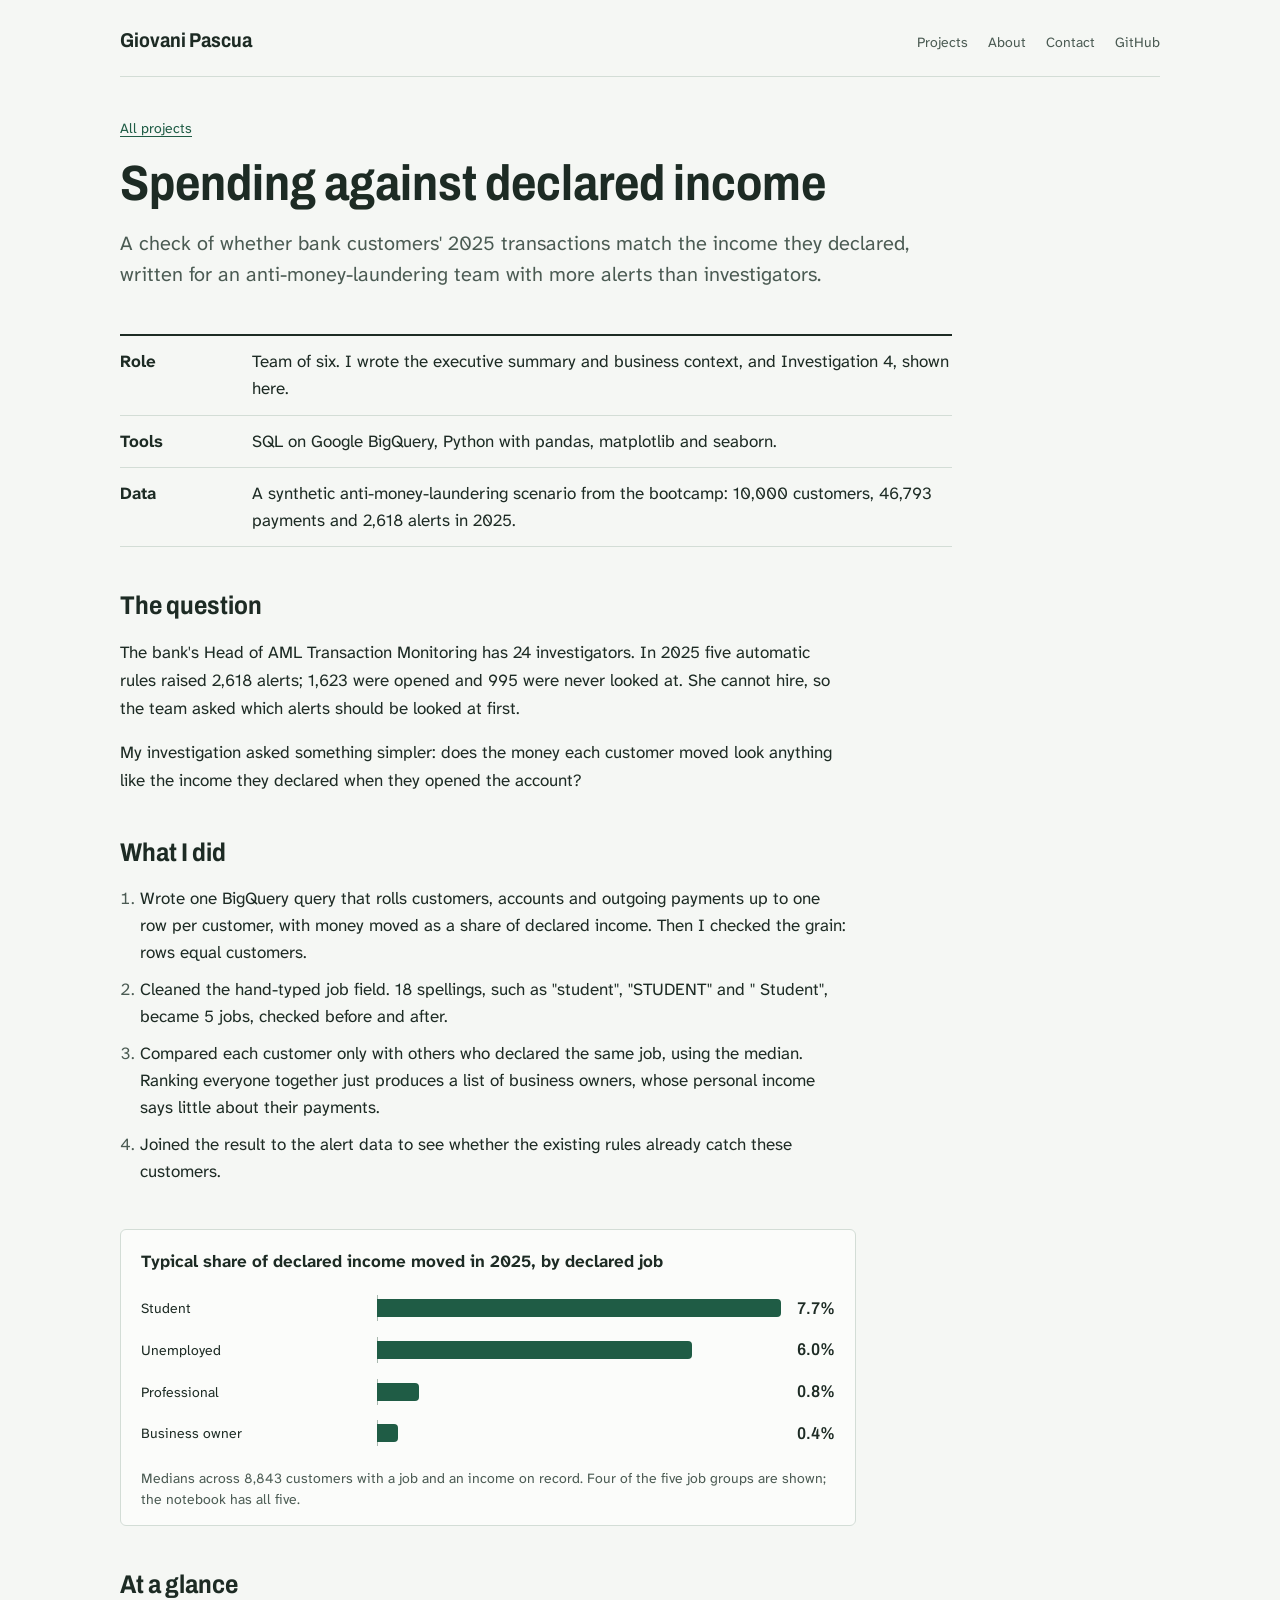
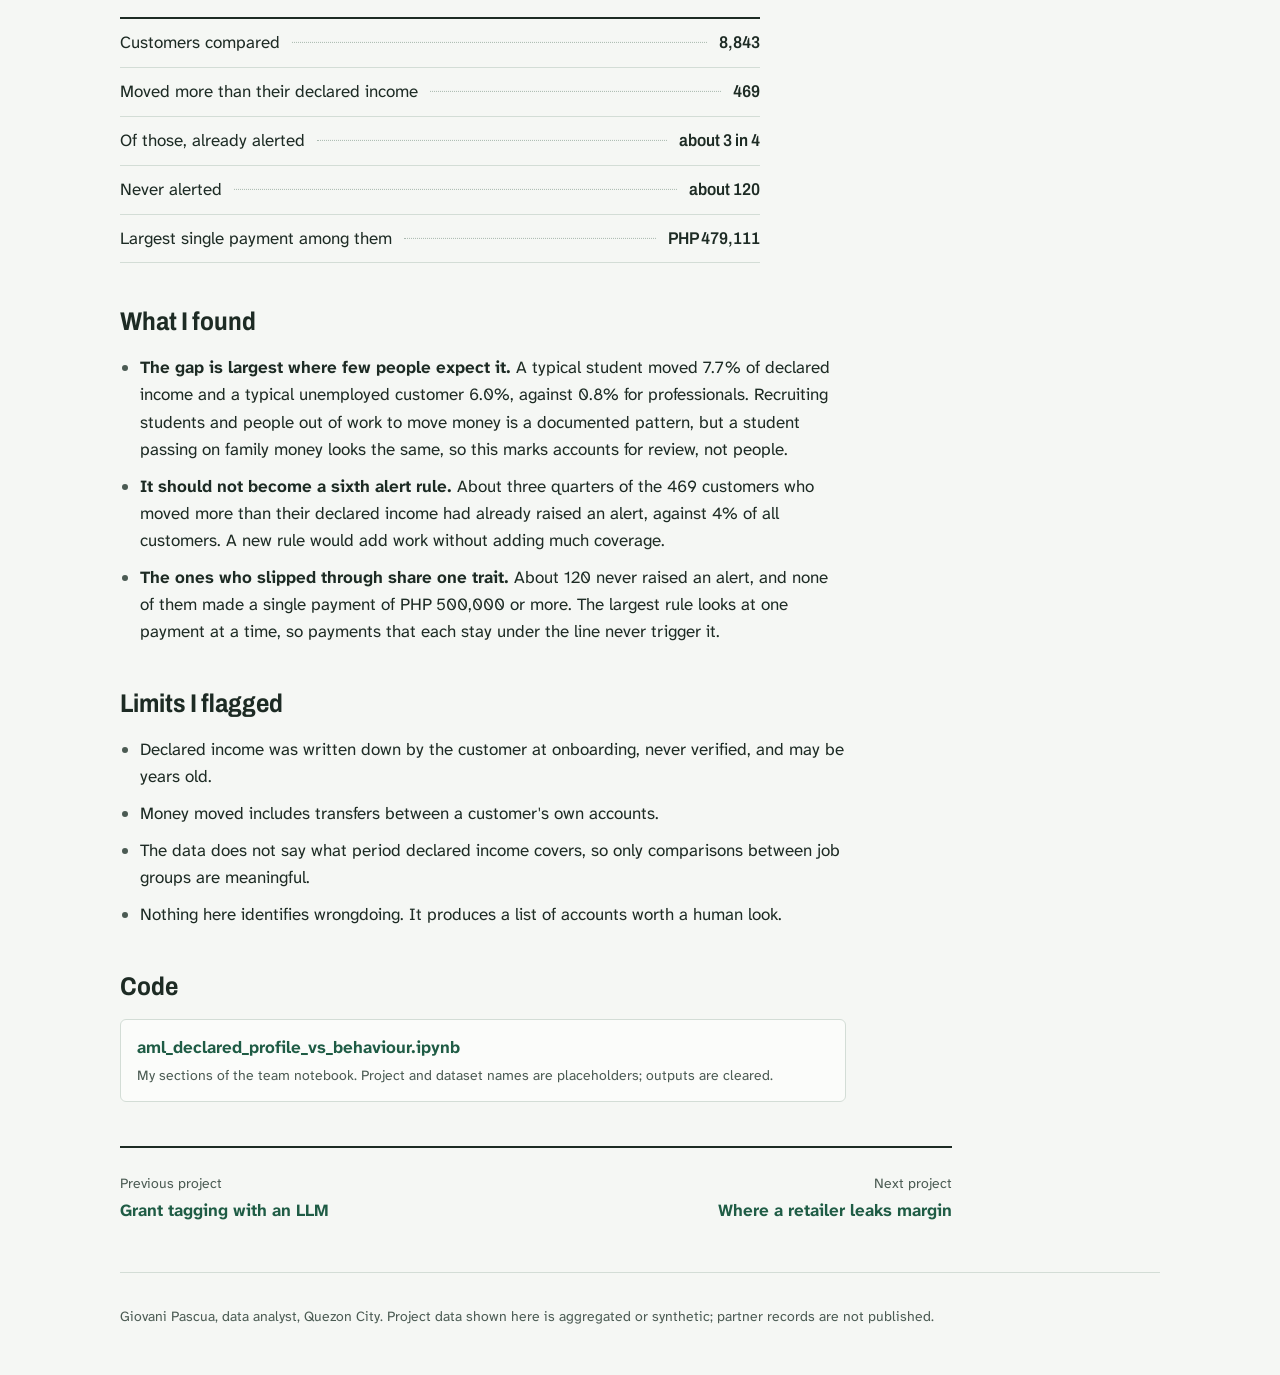
==== projects/aml-alert-triage.html @ 5e9940d8 "Add data analyst portfolio site Five case studies (capstone collections pipeline, LLM grant tagging," ====
<!doctype html>
<html lang="en">
<head>
<meta charset="utf-8">
<meta name="viewport" content="width=device-width, initial-scale=1, viewport-fit=cover">
<title>Spending against declared income | Giovani Pascua</title>
<meta name="claude:viewport-fit-sides" content="cover">
<meta name="description" content="A check of whether bank customers' 2025 transactions match the income they declared, written for an anti-money-laundering team with more alerts than investigators.">
<link rel="preconnect" href="https://fonts.googleapis.com">
<link rel="preconnect" href="https://fonts.gstatic.com" crossorigin>
<link rel="stylesheet" href="https://fonts.googleapis.com/css2?family=Archivo:wdth,wght@62..125,400..800&family=Atkinson+Hyperlegible+Next:ital,wght@0,400..800;1,400&display=swap">
<link rel="icon" href="../assets/favicon.svg" type="image/svg+xml">
<link rel="stylesheet" href="../assets/style.css">
</head>
<body>
<a class="skip" href="#main">Skip to content</a>
<div class="wrap">
  <header class="site-head">
    <a class="site-name" href="../index.html">Giovani Pascua</a>
    <nav class="site-nav" aria-label="Site">
      <a href="../index.html#projects">Projects</a>
      <a href="../index.html#about">About</a>
      <a href="../index.html#contact">Contact</a>
      <a href="https://github.com/gigpascua25">GitHub</a>
    </nav>
  </header>
</div>
<main id="main" class="wrap">
  <article class="case">
    <header class="case-top">
      <a class="back" href="../index.html#projects">All projects</a>
      <h1>Spending against declared income</h1>
      <p class="lede">A check of whether bank customers' 2025 transactions match the income they declared, written for an anti-money-laundering team with more alerts than investigators.</p>
    </header>
    
<dl class="facts">
  <div><dt>Role</dt><dd>Team of six. I wrote the executive summary and business context, and Investigation 4, shown here.</dd></div>
  <div><dt>Tools</dt><dd>SQL on Google BigQuery, Python with pandas, matplotlib and seaborn.</dd></div>
  <div><dt>Data</dt><dd>A synthetic anti-money-laundering scenario from the bootcamp: 10,000 customers, 46,793 payments and 2,618 alerts in 2025.</dd></div>
</dl>

<section class="case-section">
  <h2>The question</h2>
  <p>The bank's Head of AML Transaction Monitoring has 24 investigators. In 2025 five automatic rules raised 2,618 alerts; 1,623 were opened and 995 were never looked at. She cannot hire, so the team asked which alerts should be looked at first.</p>
  <p>My investigation asked something simpler: does the money each customer moved look anything like the income they declared when they opened the account?</p>
</section>

<section class="case-section">
  <h2>What I did</h2>
  <ol>
    <li>Wrote one BigQuery query that rolls customers, accounts and outgoing payments up to one row per customer, with money moved as a share of declared income. Then I checked the grain: rows equal customers.</li>
    <li>Cleaned the hand-typed job field. 18 spellings, such as "student", "STUDENT" and " Student", became 5 jobs, checked before and after.</li>
    <li>Compared each customer only with others who declared the same job, using the median. Ranking everyone together just produces a list of business owners, whose personal income says little about their payments.</li>
    <li>Joined the result to the alert data to see whether the existing rules already catch these customers.</li>
  </ol>
</section>

<figure class="chart">
  <figcaption class="chart-title">Typical share of declared income moved in 2025, by declared job</figcaption>
  <div class="chart-scroll">
    <table class="bars">
      <thead class="visually-hidden"><tr><th scope="col">Category</th><th scope="col">Bar</th><th scope="col">Value</th></tr></thead>
      <tbody>
        <tr title="Student: 7.7%"><th scope="row">Student</th><td><div class="track" style="--zero:0.00%"><div class="bar pos" style="--w:100.00%"></div></div></td><td class="val">7.7%</td></tr><tr title="Unemployed: 6.0%"><th scope="row">Unemployed</th><td><div class="track" style="--zero:0.00%"><div class="bar pos" style="--w:77.92%"></div></div></td><td class="val">6.0%</td></tr><tr title="Professional: 0.8%"><th scope="row">Professional</th><td><div class="track" style="--zero:0.00%"><div class="bar pos" style="--w:10.39%"></div></div></td><td class="val">0.8%</td></tr><tr title="Business owner: 0.4%"><th scope="row">Business owner</th><td><div class="track" style="--zero:0.00%"><div class="bar pos" style="--w:5.19%"></div></div></td><td class="val">0.4%</td></tr>
      </tbody>
    </table>
  </div>
  <p class="chart-note">Medians across 8,843 customers with a job and an income on record. Four of the five job groups are shown; the notebook has all five.</p>
</figure>

<section class="case-section">
  <h2>At a glance</h2>
  <dl class="glance"><div><dt>Customers compared</dt><span class="leader" aria-hidden="true"></span><dd>8,843</dd></div><div><dt>Moved more than their declared income</dt><span class="leader" aria-hidden="true"></span><dd>469</dd></div><div><dt>Of those, already alerted</dt><span class="leader" aria-hidden="true"></span><dd>about 3 in 4</dd></div><div><dt>Never alerted</dt><span class="leader" aria-hidden="true"></span><dd>about 120</dd></div><div><dt>Largest single payment among them</dt><span class="leader" aria-hidden="true"></span><dd>PHP 479,111</dd></div></dl>
</section>

<section class="case-section">
  <h2>What I found</h2>
  <ul>
    <li><strong>The gap is largest where few people expect it.</strong> A typical student moved 7.7% of declared income and a typical unemployed customer 6.0%, against 0.8% for professionals. Recruiting students and people out of work to move money is a documented pattern, but a student passing on family money looks the same, so this marks accounts for review, not people.</li>
    <li><strong>It should not become a sixth alert rule.</strong> About three quarters of the 469 customers who moved more than their declared income had already raised an alert, against 4% of all customers. A new rule would add work without adding much coverage.</li>
    <li><strong>The ones who slipped through share one trait.</strong> About 120 never raised an alert, and none of them made a single payment of PHP 500,000 or more. The largest rule looks at one payment at a time, so payments that each stay under the line never trigger it.</li>
  </ul>
</section>

<section class="case-section">
  <h2>Limits I flagged</h2>
  <ul>
    <li>Declared income was written down by the customer at onboarding, never verified, and may be years old.</li>
    <li>Money moved includes transfers between a customer's own accounts.</li>
    <li>The data does not say what period declared income covers, so only comparisons between job groups are meaningful.</li>
    <li>Nothing here identifies wrongdoing. It produces a list of accounts worth a human look.</li>
  </ul>
</section>

<section class="case-section">
  <h2>Code</h2>
  <div class="files">
    <a class="file-link" href="https://github.com/gigpascua25/gigpascua25.github.io/blob/main/projects/aml-alert-triage/aml_declared_profile_vs_behaviour.ipynb">
      <strong>aml_declared_profile_vs_behaviour.ipynb</strong>
      <span>My sections of the team notebook. Project and dataset names are placeholders; outputs are cleared.</span>
    </a>
  </div>
</section>

    <nav class="pager" aria-label="More projects"><a href="grant-tagging-llm.html"><small>Previous project</small><span>Grant tagging with an LLM</span></a><a class="next" href="discount-margin-analysis.html"><small>Next project</small><span>Where a retailer leaks margin</span></a></nav>
  </article>
</main>
<div class="wrap">
  <footer class="site-foot">
    <p>Giovani Pascua, data analyst, Quezon City. Project data shown here is aggregated or synthetic; partner records are not published.</p>
  </footer>
</div>
</body>
</html>
---- assets/style.css ----
/* Layout: a ledger. Narrative reads down the left; the figure that ties out sits right-aligned on the same line. */
:root {
  --paper: #f5f7f4;        /* sage-tinted page */
  --sheet: #fbfcfa;        /* raised surface: charts, code links */
  --ink: #1d2b24;          /* body text */
  --ink-2: #4b5b53;        /* secondary text */
  --rule: #d3ddd6;         /* hairlines */
  --rule-strong: #a9b8af;  /* dotted leaders, baselines */
  --ledger: #1f5c45;       /* accent: links, single-series bars */
  --pos-ink: #24352c;      /* positive figures in a signed chart */
  --red-ink: #b03a2e;      /* losses and negative figures only */
  --focus: #1f5c45;

  --font-body: "Atkinson Hyperlegible Next", "Atkinson Hyperlegible", system-ui, -apple-system, "Segoe UI", sans-serif;
  --font-figure: "Archivo", "Arial Narrow", system-ui, sans-serif;

  --step--1: 0.875rem;
  --step-0: 1.0625rem;
  --step-1: 1.25rem;
  --step-2: 1.6rem;
  --step-3: clamp(2rem, 1.4rem + 2.6vw, 3.1rem);
  --figure: clamp(1.9rem, 1.5rem + 1.6vw, 2.7rem);

  --measure: 66ch;
  --page: 70rem;
}

@media (prefers-color-scheme: dark) {
  :root:not([data-theme="light"]) {
    --paper: #121a16;
    --sheet: #18221d;
    --ink: #e2eae5;
    --ink-2: #a7b6ae;
    --rule: #2b3a33;
    --rule-strong: #4a5d53;
    --ledger: #73c49e;
    --pos-ink: #dce5df;
    --red-ink: #ee8577;
    --focus: #73c49e;
    color-scheme: dark;
  }
}
:root[data-theme="dark"] {
  --paper: #121a16;
  --sheet: #18221d;
  --ink: #e2eae5;
  --ink-2: #a7b6ae;
  --rule: #2b3a33;
  --rule-strong: #4a5d53;
  --ledger: #73c49e;
  --pos-ink: #dce5df;
  --red-ink: #ee8577;
  --focus: #73c49e;
  color-scheme: dark;
}

*, *::before, *::after { box-sizing: border-box; }

html { -webkit-text-size-adjust: 100%; }

body {
  margin: 0;
  background: var(--paper);
  color: var(--ink);
  font-family: var(--font-body);
  font-size: var(--step-0);
  line-height: 1.6;
}

.wrap {
  max-width: var(--page);
  margin-inline: auto;
  padding-left: max(16px, env(safe-area-inset-left, 0px));
  padding-right: max(16px, env(safe-area-inset-right, 0px));
}
@media (min-width: 720px) {
  .wrap {
    padding-left: max(40px, env(safe-area-inset-left, 0px));
    padding-right: max(40px, env(safe-area-inset-right, 0px));
  }
}

a { color: var(--ledger); text-underline-offset: 0.18em; text-decoration-thickness: 1px; }
a:hover { text-decoration-thickness: 2px; }
:focus-visible { outline: 2px solid var(--focus); outline-offset: 3px; border-radius: 2px; }

h1, h2, h3 { text-wrap: balance; line-height: 1.2; margin: 0; }
p, ul, ol, dl, figure { margin: 0; }

.skip {
  position: absolute; left: -9999px; top: 0;
  background: var(--sheet); color: var(--ink); padding: 0.5rem 0.75rem;
}
.skip:focus { left: max(16px, env(safe-area-inset-left, 0px)); top: 0.5rem; }

/* ---------- Site header ---------- */
.site-head {
  display: flex; flex-wrap: wrap; align-items: baseline; justify-content: space-between;
  gap: 0.5rem 1.5rem;
  padding-block: 1.5rem 1.25rem;
  border-bottom: 1px solid var(--rule);
}
.site-name {
  font-family: var(--font-figure);
  font-weight: 700;
  font-stretch: 87%;
  font-size: var(--step-1);
  color: var(--ink);
  text-decoration: none;
}
.site-nav { display: flex; flex-wrap: wrap; gap: 0.25rem 1.25rem; font-size: var(--step--1); }
.site-nav a { color: var(--ink-2); text-decoration: none; }
.site-nav a:hover { color: var(--ink); text-decoration: underline; }

/* ---------- Home: thesis ---------- */
.thesis {
  padding-block: clamp(2.5rem, 6vw, 4.5rem) clamp(2rem, 5vw, 3.5rem);
  display: grid; gap: 1.25rem;
  max-width: 52rem;
}
.thesis h1 {
  font-family: var(--font-figure);
  font-weight: 700;
  font-stretch: 85%;
  font-size: var(--step-3);
  letter-spacing: -0.01em;
  line-height: 1.08;
}
.thesis p { max-width: var(--measure); color: var(--ink-2); font-size: var(--step-1); line-height: 1.55; }
.contact-line { display: flex; flex-wrap: wrap; gap: 0.25rem 1.5rem; font-size: var(--step-0); }

/* ---------- Home: the project ledger ---------- */
.ledger-section { padding-block: 1rem 3.5rem; }
.ledger-head {
  display: grid; grid-template-columns: minmax(0, 1fr) auto; gap: 2rem;
  padding-block: 0.5rem;
  border-bottom: 2px solid var(--ink);
  font-size: var(--step--1); color: var(--ink-2);
}
.ledger-head h2 { font-size: var(--step--1); font-weight: 700; color: var(--ink); }
.ledger { list-style: none; padding: 0; }
.entry {
  display: grid;
  grid-template-columns: minmax(0, 1fr) minmax(12rem, 17rem);
  gap: 0.75rem 2.5rem;
  align-items: start;
  padding-block: 1.6rem;
  border-bottom: 1px solid var(--rule);
}
.entry-text { min-width: 0; display: grid; gap: 0.45rem; max-width: 42rem; }
.entry h3 { font-size: var(--step-2); font-weight: 700; line-height: 1.2; }
.entry h3 a { color: var(--ink); text-decoration: none; }
.entry h3 a:hover { color: var(--ledger); text-decoration: underline; }
.entry-summary { color: var(--ink); }
.entry-meta { font-size: var(--step--1); color: var(--ink-2); }
.entry-figure { text-align: right; display: grid; gap: 0.3rem; justify-items: end; }
.figure {
  font-family: var(--font-figure);
  font-weight: 650;
  font-stretch: 88%;
  font-size: var(--figure);
  line-height: 1;
  font-variant-numeric: tabular-nums lining-nums;
  color: var(--ink);
  white-space: nowrap;
}
.figure.loss { color: var(--red-ink); }
.figure-note { font-size: var(--step--1); color: var(--ink-2); line-height: 1.45; max-width: 17rem; }

@media (max-width: 680px) {
  .ledger-head span { display: none; }
  .entry { grid-template-columns: minmax(0, 1fr); gap: 0.9rem; }
  .entry-figure { text-align: left; justify-items: start; }
}

/* ---------- Home: about & contact ---------- */
.two-col {
  display: grid; gap: 2rem 4rem;
  grid-template-columns: minmax(0, 1fr);
  padding-block: 3rem;
  border-top: 2px solid var(--ink);
}
@media (min-width: 900px) { .two-col { grid-template-columns: 14rem minmax(0, 1fr); } }
.two-col h2 { font-family: var(--font-figure); font-stretch: 87%; font-size: var(--step-2); }
.prose { display: grid; gap: 1rem; max-width: var(--measure); }
.prose p { line-height: 1.65; }

.skills { display: grid; gap: 0; margin-top: 0.5rem; }
.skills div {
  display: grid; grid-template-columns: minmax(0, 9rem) minmax(0, 1fr); gap: 1rem;
  padding-block: 0.7rem; border-bottom: 1px solid var(--rule);
}
.skills dt { font-weight: 700; }
.skills dd { margin: 0; color: var(--ink-2); }
@media (max-width: 480px) { .skills div { grid-template-columns: minmax(0, 1fr); gap: 0.15rem; } }

.contact-list { display: grid; gap: 0; max-width: 34rem; }
.contact-list div {
  display: flex; align-items: baseline; gap: 0.75rem;
  padding-block: 0.7rem; border-bottom: 1px solid var(--rule);
}
.contact-list dt { color: var(--ink-2); flex: none; }
.contact-list .leader { flex: 1; border-bottom: 1px dotted var(--rule-strong); transform: translateY(-0.3em); min-width: 1rem; }
.contact-list dd { margin: 0; text-align: right; overflow-wrap: anywhere; }

.site-foot {
  padding-block: 2rem 3rem;
  border-top: 1px solid var(--rule);
  font-size: var(--step--1);
  color: var(--ink-2);
}

/* ---------- Project pages ---------- */
.case { padding-block: 2.5rem 3rem; display: grid; gap: 2.75rem; }
.case-top { display: grid; gap: 1.1rem; max-width: 52rem; }
.back { font-size: var(--step--1); }
.case-top h1 {
  font-family: var(--font-figure);
  font-weight: 700;
  font-stretch: 85%;
  font-size: var(--step-3);
  line-height: 1.08;
}
.lede { font-size: var(--step-1); color: var(--ink-2); max-width: var(--measure); line-height: 1.55; }

.facts { display: grid; border-top: 2px solid var(--ink); max-width: 52rem; }
.facts div {
  display: grid; grid-template-columns: minmax(0, 7rem) minmax(0, 1fr); gap: 1.25rem;
  padding-block: 0.75rem; border-bottom: 1px solid var(--rule);
}
.facts dt { font-weight: 700; }
.facts dd { margin: 0; }
@media (max-width: 480px) { .facts div { grid-template-columns: minmax(0, 1fr); gap: 0.15rem; } }

.case-section { display: grid; gap: 1rem; max-width: var(--measure); }
.case-section h2 { font-family: var(--font-figure); font-stretch: 87%; font-size: var(--step-2); }
.case-section ul, .case-section ol { padding-left: 1.25rem; display: grid; gap: 0.6rem; }
.case-section li::marker { color: var(--ink-2); }
.case-section p { line-height: 1.65; }
.mine { border-left: 3px solid var(--ledger); padding-left: 1rem; color: var(--ink); }

/* At a glance: a statement of account with dotted leaders */
.glance { display: grid; max-width: 40rem; border-top: 2px solid var(--ink); }
.glance div { display: flex; align-items: baseline; gap: 0.75rem; padding-block: 0.65rem; border-bottom: 1px solid var(--rule); }
.glance dt { flex: 0 1 auto; min-width: 0; }
.glance .leader { flex: 1 1 1.5rem; border-bottom: 1px dotted var(--rule-strong); transform: translateY(-0.3em); }
.glance dd {
  margin: 0; flex: none; text-align: right;
  font-family: var(--font-figure); font-stretch: 90%; font-weight: 600;
  font-variant-numeric: tabular-nums lining-nums;
}
.glance dd.loss { color: var(--red-ink); }
.glance-note { font-size: var(--step--1); color: var(--ink-2); max-width: 40rem; margin-top: 0.6rem; }

/* Charts: bars in a real table, values in their own right-aligned column */
.chart {
  background: var(--sheet);
  border: 1px solid var(--rule);
  border-radius: 6px;
  padding: 1.25rem 1.25rem 1rem;
  max-width: 46rem;
  display: grid; gap: 0.9rem;
}
.chart-title { font-weight: 700; font-size: var(--step-0); line-height: 1.35; }
.chart-scroll { overflow-x: auto; }
.bars { width: 100%; border-collapse: collapse; font-size: var(--step--1); }
.bars th[scope="row"] { text-align: left; font-weight: 400; color: var(--ink); padding: 0.45rem 1rem 0.45rem 0; width: 34%; vertical-align: middle; line-height: 1.3; }
.bars td { padding: 0.45rem 0; vertical-align: middle; }
.bars td.val {
  text-align: right; padding-left: 1rem; white-space: nowrap; width: 1%;
  font-family: var(--font-figure); font-stretch: 90%; font-weight: 600; font-size: var(--step-0);
  font-variant-numeric: tabular-nums lining-nums; color: var(--ink);
}
.bars td.val.loss { color: var(--red-ink); }
.track { position: relative; height: 18px; min-width: 8rem; }
.track::before { /* the baseline */
  content: ""; position: absolute; top: -4px; bottom: -4px; left: var(--zero, 0%); width: 1px; background: var(--rule-strong);
}
.bar { position: absolute; top: 0; height: 18px; }
.bar.pos { left: var(--zero, 0%); width: var(--w); background: var(--ledger); border-radius: 0 4px 4px 0; }
.bar.pos.ink { background: var(--pos-ink); }
.bar.neg { right: calc(100% - var(--zero)); width: var(--w); background: var(--red-ink); border-radius: 4px 0 0 4px; }
.bars tr:hover .bar { filter: brightness(1.12); }
.chart-note { font-size: var(--step--1); color: var(--ink-2); line-height: 1.45; }
@media (max-width: 480px) {
  .chart { padding: 1rem 0.9rem 0.85rem; }
  .bars th[scope="row"] { width: 40%; padding-right: 0.6rem; }
}

.files { display: grid; gap: 0.75rem; max-width: var(--measure); }
.file-link {
  display: grid; gap: 0.2rem;
  padding: 0.9rem 1rem;
  background: var(--sheet); border: 1px solid var(--rule); border-radius: 6px;
  text-decoration: none; color: var(--ink);
}
.file-link strong { color: var(--ledger); }
.file-link span { font-size: var(--step--1); color: var(--ink-2); }
.file-link:hover strong { text-decoration: underline; }

.pager {
  display: flex; flex-wrap: wrap; justify-content: space-between; gap: 1rem 2rem;
  padding-top: 1.5rem; border-top: 2px solid var(--ink); max-width: 52rem;
}
.pager a { display: grid; gap: 0.15rem; text-decoration: none; max-width: 22rem; }
.pager small { color: var(--ink-2); font-size: var(--step--1); }
.pager span { font-weight: 700; }
.pager .next { text-align: right; margin-left: auto; }

@media (prefers-reduced-motion: reduce) {
  * { scroll-behavior: auto !important; transition: none !important; animation: none !important; }
}

.visually-hidden {
  position: absolute !important; width: 1px; height: 1px; padding: 0; margin: -1px;
  overflow: hidden; clip: rect(0 0 0 0); white-space: nowrap; border: 0;
}
code {
  font-family: ui-monospace, "SFMono-Regular", Menlo, Consolas, monospace;
  font-size: 0.9em; background: var(--sheet); border: 1px solid var(--rule);
  border-radius: 3px; padding: 0.05em 0.3em;
}

/* Dashboard screenshots: wider than the reading measure, captions stay at reading width */
.case-section.wide { max-width: 60rem; }
.case-section.wide > p { max-width: var(--measure); }
.gallery { display: grid; gap: 2.25rem; }
.shot { display: grid; gap: 0.65rem; }
.shot a { display: block; border: 1px solid var(--rule); border-radius: 6px; overflow: hidden; background: var(--sheet); }
.shot img { display: block; width: 100%; height: auto; }
.shot a:hover { border-color: var(--rule-strong); }
.shot figcaption { font-size: var(--step--1); color: var(--ink-2); line-height: 1.5; max-width: var(--measure); }
.shot figcaption strong { color: var(--ink); }
.shot .credit { display: block; margin-top: 0.2rem; color: var(--ink); font-weight: 700; }
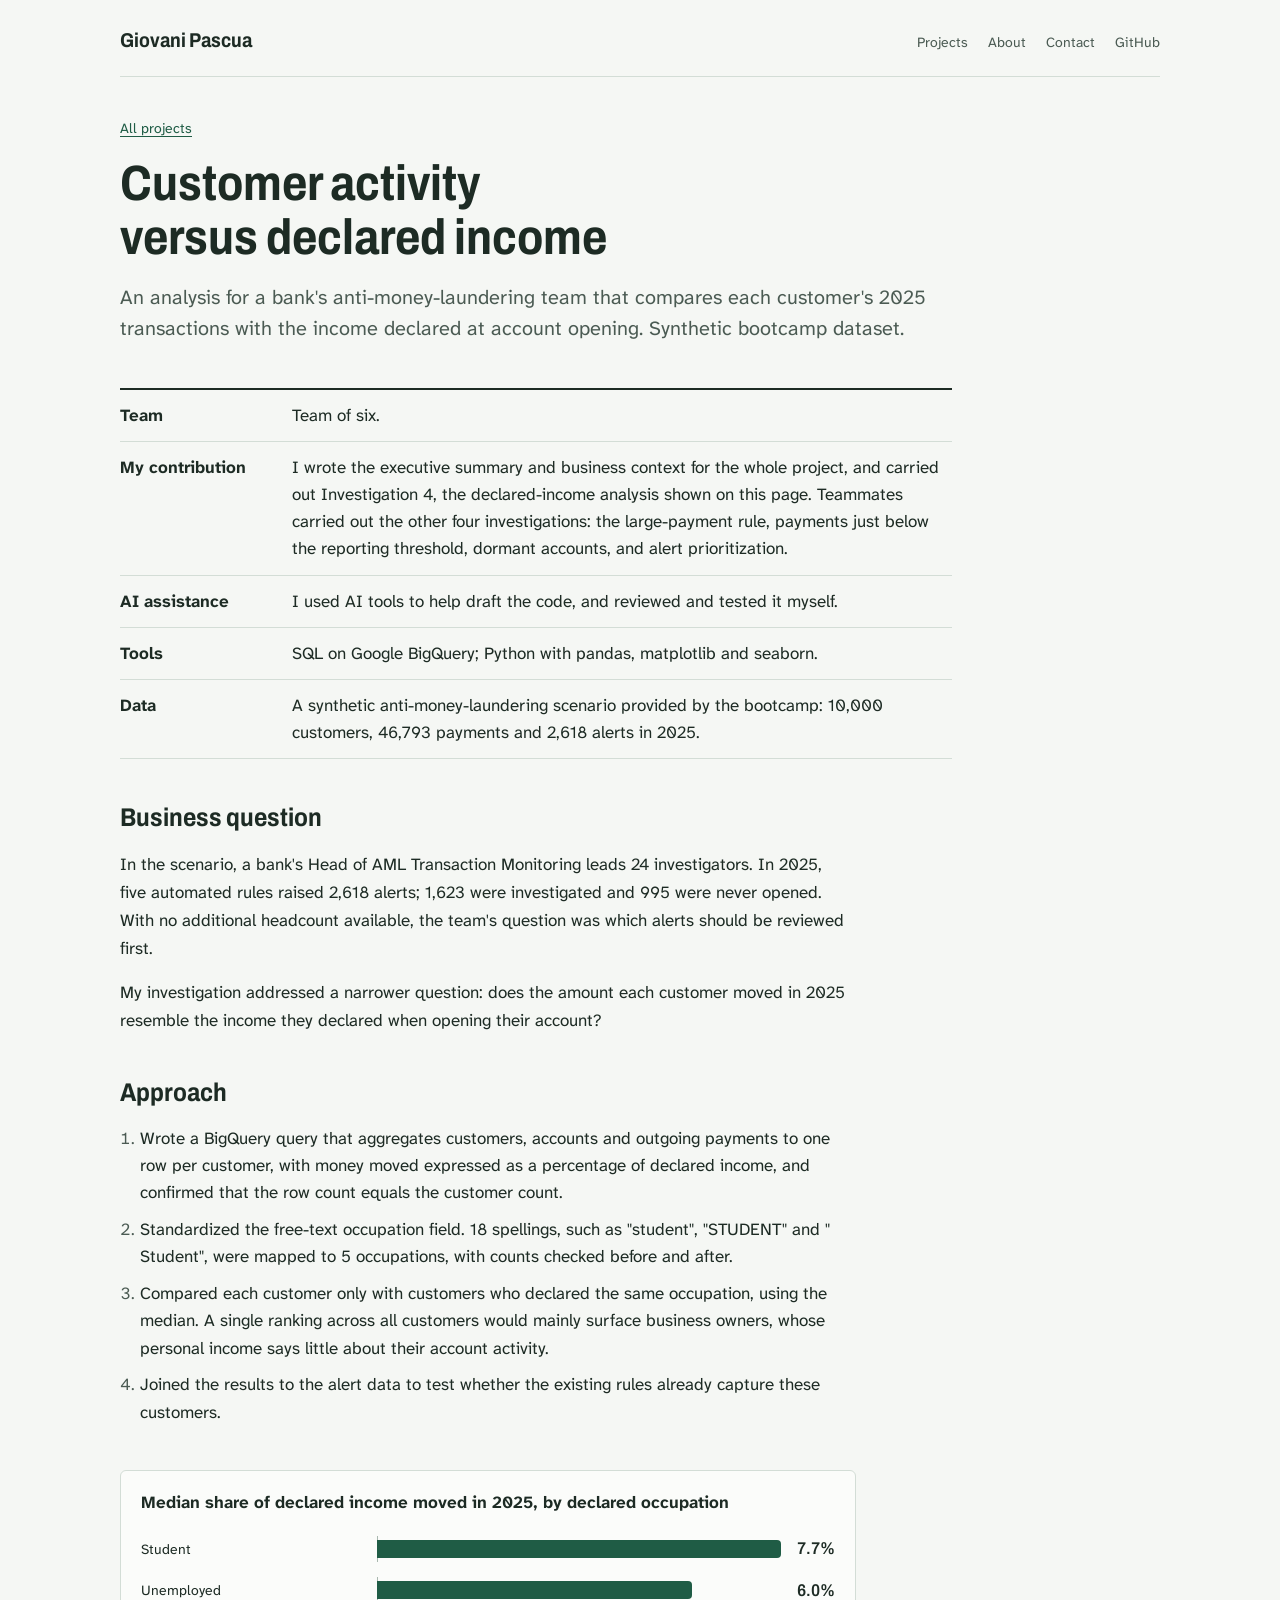
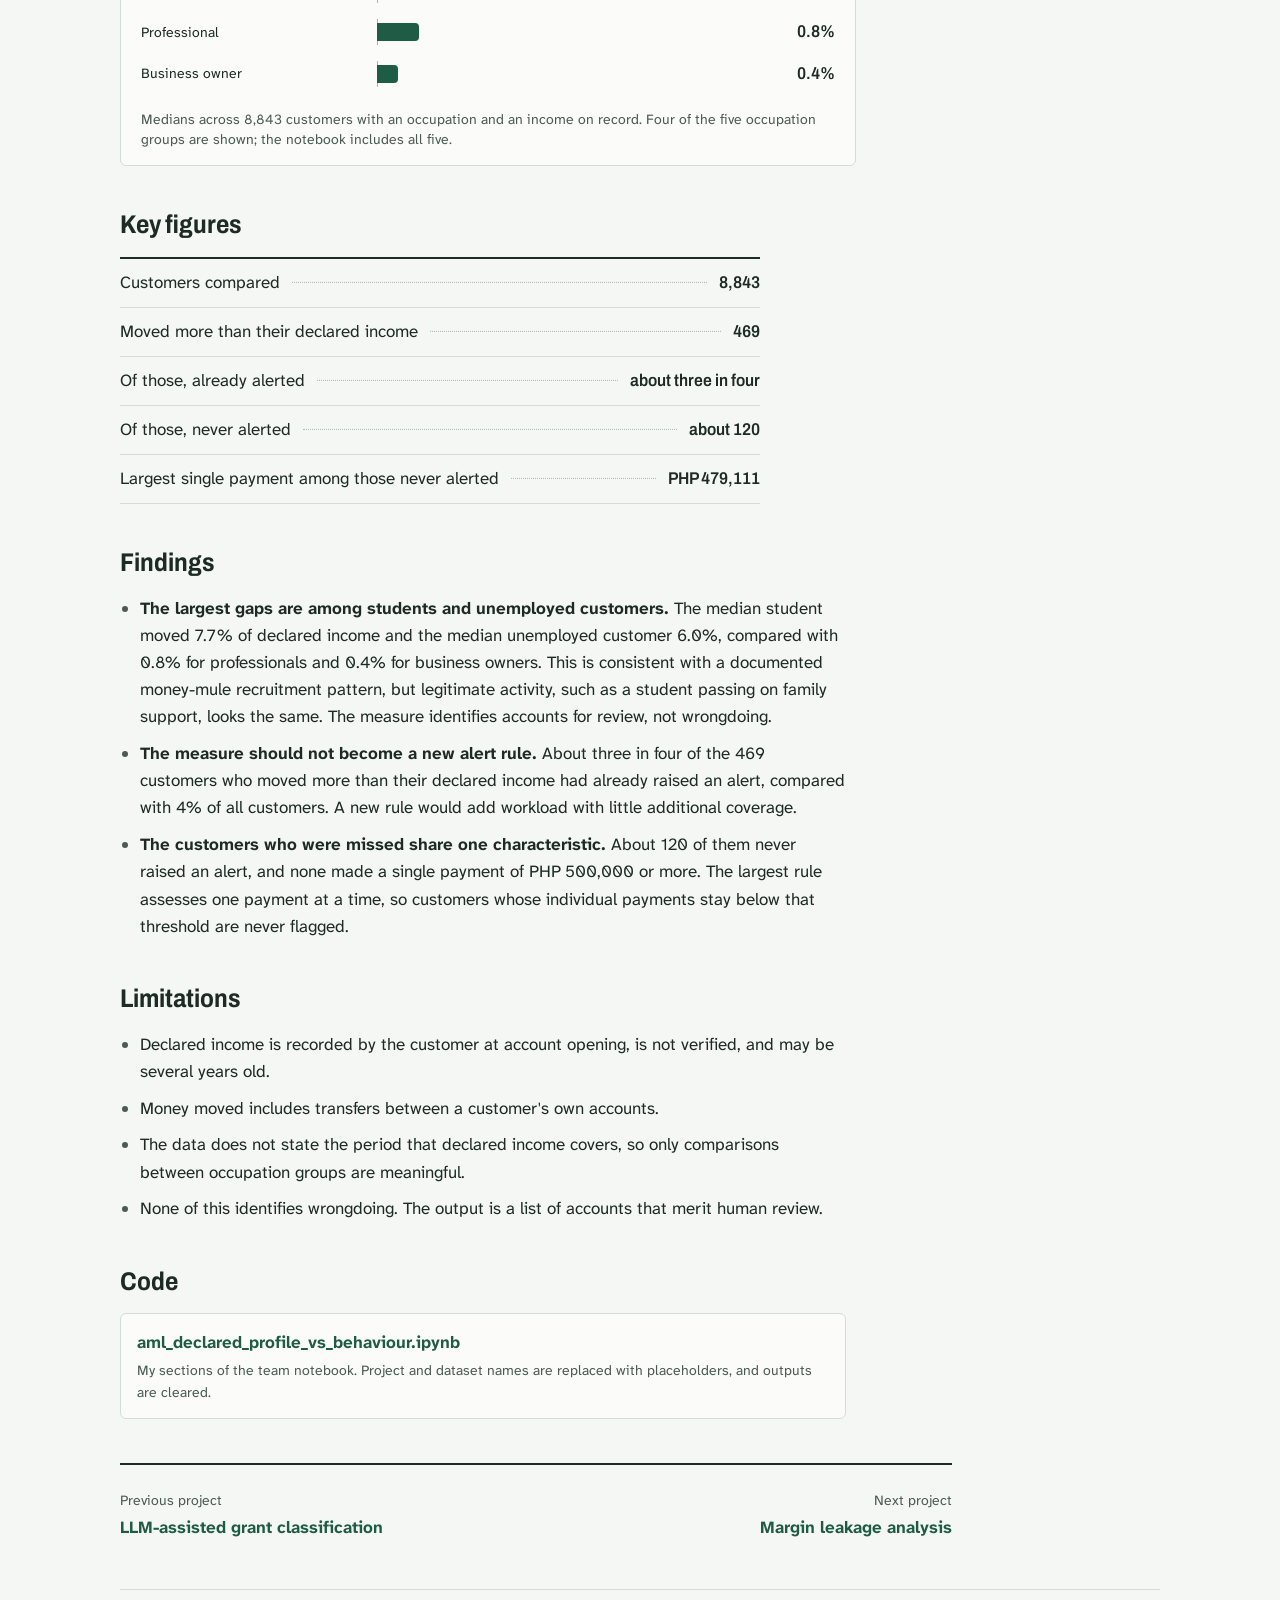
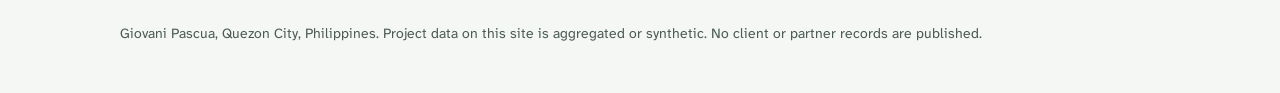
==== commit 08d555a1: "Revise portfolio copy for a professional tone and explicit contributions - Headline changed to "From" ====
--- a/projects/aml-alert-triage.html
+++ b/projects/aml-alert-triage.html
@@ -3,9 +3,9 @@
 <head>
 <meta charset="utf-8">
 <meta name="viewport" content="width=device-width, initial-scale=1, viewport-fit=cover">
-<title>Spending against declared income | Giovani Pascua</title>
+<title>Activity versus declared income | Giovani Pascua</title>
 <meta name="claude:viewport-fit-sides" content="cover">
-<meta name="description" content="A check of whether bank customers' 2025 transactions match the income they declared, written for an anti-money-laundering team with more alerts than investigators.">
+<meta name="description" content="An analysis for a bank's anti-money-laundering team that compares each customer's 2025 transactions with the income declared at account opening. Synthetic bootcamp dataset.">
 <link rel="preconnect" href="https://fonts.googleapis.com">
 <link rel="preconnect" href="https://fonts.gstatic.com" crossorigin>
 <link rel="stylesheet" href="https://fonts.googleapis.com/css2?family=Archivo:wdth,wght@62..125,400..800&family=Atkinson+Hyperlegible+Next:ital,wght@0,400..800;1,400&display=swap">
@@ -29,34 +29,30 @@
   <article class="case">
     <header class="case-top">
       <a class="back" href="../index.html#projects">All projects</a>
-      <h1>Spending against declared income</h1>
-      <p class="lede">A check of whether bank customers' 2025 transactions match the income they declared, written for an anti-money-laundering team with more alerts than investigators.</p>
+      <h1>Customer activity versus declared income</h1>
+      <p class="lede">An analysis for a bank's anti-money-laundering team that compares each customer's 2025 transactions with the income declared at account opening. Synthetic bootcamp dataset.</p>
     </header>
     
-<dl class="facts">
-  <div><dt>Role</dt><dd>Team of six. I wrote the executive summary and business context, and Investigation 4, shown here.</dd></div>
-  <div><dt>Tools</dt><dd>SQL on Google BigQuery, Python with pandas, matplotlib and seaborn.</dd></div>
-  <div><dt>Data</dt><dd>A synthetic anti-money-laundering scenario from the bootcamp: 10,000 customers, 46,793 payments and 2,618 alerts in 2025.</dd></div>
-</dl>
+<dl class="facts"><div><dt>Team</dt><dd>Team of six.</dd></div><div><dt>My contribution</dt><dd>I wrote the executive summary and business context for the whole project, and carried out Investigation 4, the declared-income analysis shown on this page. Teammates carried out the other four investigations: the large-payment rule, payments just below the reporting threshold, dormant accounts, and alert prioritization.</dd></div><div><dt>AI assistance</dt><dd>I used AI tools to help draft the code, and reviewed and tested it myself.</dd></div><div><dt>Tools</dt><dd>SQL on Google BigQuery; Python with pandas, matplotlib and seaborn.</dd></div><div><dt>Data</dt><dd>A synthetic anti-money-laundering scenario provided by the bootcamp: 10,000 customers, 46,793 payments and 2,618 alerts in 2025.</dd></div></dl>
 
 <section class="case-section">
-  <h2>The question</h2>
-  <p>The bank's Head of AML Transaction Monitoring has 24 investigators. In 2025 five automatic rules raised 2,618 alerts; 1,623 were opened and 995 were never looked at. She cannot hire, so the team asked which alerts should be looked at first.</p>
-  <p>My investigation asked something simpler: does the money each customer moved look anything like the income they declared when they opened the account?</p>
+  <h2>Business question</h2>
+  <p>In the scenario, a bank's Head of AML Transaction Monitoring leads 24 investigators. In 2025, five automated rules raised 2,618 alerts; 1,623 were investigated and 995 were never opened. With no additional headcount available, the team's question was which alerts should be reviewed first.</p>
+  <p>My investigation addressed a narrower question: does the amount each customer moved in 2025 resemble the income they declared when opening their account?</p>
 </section>
 
 <section class="case-section">
-  <h2>What I did</h2>
+  <h2>Approach</h2>
   <ol>
-    <li>Wrote one BigQuery query that rolls customers, accounts and outgoing payments up to one row per customer, with money moved as a share of declared income. Then I checked the grain: rows equal customers.</li>
-    <li>Cleaned the hand-typed job field. 18 spellings, such as "student", "STUDENT" and " Student", became 5 jobs, checked before and after.</li>
-    <li>Compared each customer only with others who declared the same job, using the median. Ranking everyone together just produces a list of business owners, whose personal income says little about their payments.</li>
-    <li>Joined the result to the alert data to see whether the existing rules already catch these customers.</li>
+    <li>Wrote a BigQuery query that aggregates customers, accounts and outgoing payments to one row per customer, with money moved expressed as a percentage of declared income, and confirmed that the row count equals the customer count.</li>
+    <li>Standardized the free-text occupation field. 18 spellings, such as "student", "STUDENT" and " Student", were mapped to 5 occupations, with counts checked before and after.</li>
+    <li>Compared each customer only with customers who declared the same occupation, using the median. A single ranking across all customers would mainly surface business owners, whose personal income says little about their account activity.</li>
+    <li>Joined the results to the alert data to test whether the existing rules already capture these customers.</li>
   </ol>
 </section>
 
 <figure class="chart">
-  <figcaption class="chart-title">Typical share of declared income moved in 2025, by declared job</figcaption>
+  <figcaption class="chart-title">Median share of declared income moved in 2025, by declared occupation</figcaption>
   <div class="chart-scroll">
     <table class="bars">
       <thead class="visually-hidden"><tr><th scope="col">Category</th><th scope="col">Bar</th><th scope="col">Value</th></tr></thead>
@@ -65,30 +61,30 @@
       </tbody>
     </table>
   </div>
-  <p class="chart-note">Medians across 8,843 customers with a job and an income on record. Four of the five job groups are shown; the notebook has all five.</p>
+  <p class="chart-note">Medians across 8,843 customers with an occupation and an income on record. Four of the five occupation groups are shown; the notebook includes all five.</p>
 </figure>
 
 <section class="case-section">
-  <h2>At a glance</h2>
-  <dl class="glance"><div><dt>Customers compared</dt><span class="leader" aria-hidden="true"></span><dd>8,843</dd></div><div><dt>Moved more than their declared income</dt><span class="leader" aria-hidden="true"></span><dd>469</dd></div><div><dt>Of those, already alerted</dt><span class="leader" aria-hidden="true"></span><dd>about 3 in 4</dd></div><div><dt>Never alerted</dt><span class="leader" aria-hidden="true"></span><dd>about 120</dd></div><div><dt>Largest single payment among them</dt><span class="leader" aria-hidden="true"></span><dd>PHP 479,111</dd></div></dl>
+  <h2>Key figures</h2>
+  <dl class="glance"><div><dt>Customers compared</dt><span class="leader" aria-hidden="true"></span><dd>8,843</dd></div><div><dt>Moved more than their declared income</dt><span class="leader" aria-hidden="true"></span><dd>469</dd></div><div><dt>Of those, already alerted</dt><span class="leader" aria-hidden="true"></span><dd>about three in four</dd></div><div><dt>Of those, never alerted</dt><span class="leader" aria-hidden="true"></span><dd>about 120</dd></div><div><dt>Largest single payment among those never alerted</dt><span class="leader" aria-hidden="true"></span><dd>PHP 479,111</dd></div></dl>
 </section>
 
 <section class="case-section">
-  <h2>What I found</h2>
+  <h2>Findings</h2>
   <ul>
-    <li><strong>The gap is largest where few people expect it.</strong> A typical student moved 7.7% of declared income and a typical unemployed customer 6.0%, against 0.8% for professionals. Recruiting students and people out of work to move money is a documented pattern, but a student passing on family money looks the same, so this marks accounts for review, not people.</li>
-    <li><strong>It should not become a sixth alert rule.</strong> About three quarters of the 469 customers who moved more than their declared income had already raised an alert, against 4% of all customers. A new rule would add work without adding much coverage.</li>
-    <li><strong>The ones who slipped through share one trait.</strong> About 120 never raised an alert, and none of them made a single payment of PHP 500,000 or more. The largest rule looks at one payment at a time, so payments that each stay under the line never trigger it.</li>
+    <li><strong>The largest gaps are among students and unemployed customers.</strong> The median student moved 7.7% of declared income and the median unemployed customer 6.0%, compared with 0.8% for professionals and 0.4% for business owners. This is consistent with a documented money-mule recruitment pattern, but legitimate activity, such as a student passing on family support, looks the same. The measure identifies accounts for review, not wrongdoing.</li>
+    <li><strong>The measure should not become a new alert rule.</strong> About three in four of the 469 customers who moved more than their declared income had already raised an alert, compared with 4% of all customers. A new rule would add workload with little additional coverage.</li>
+    <li><strong>The customers who were missed share one characteristic.</strong> About 120 of them never raised an alert, and none made a single payment of PHP 500,000 or more. The largest rule assesses one payment at a time, so customers whose individual payments stay below that threshold are never flagged.</li>
   </ul>
 </section>
 
 <section class="case-section">
-  <h2>Limits I flagged</h2>
+  <h2>Limitations</h2>
   <ul>
-    <li>Declared income was written down by the customer at onboarding, never verified, and may be years old.</li>
+    <li>Declared income is recorded by the customer at account opening, is not verified, and may be several years old.</li>
     <li>Money moved includes transfers between a customer's own accounts.</li>
-    <li>The data does not say what period declared income covers, so only comparisons between job groups are meaningful.</li>
-    <li>Nothing here identifies wrongdoing. It produces a list of accounts worth a human look.</li>
+    <li>The data does not state the period that declared income covers, so only comparisons between occupation groups are meaningful.</li>
+    <li>None of this identifies wrongdoing. The output is a list of accounts that merit human review.</li>
   </ul>
 </section>
 
@@ -97,17 +93,17 @@
   <div class="files">
     <a class="file-link" href="https://github.com/gigpascua25/gigpascua25.github.io/blob/main/projects/aml-alert-triage/aml_declared_profile_vs_behaviour.ipynb">
       <strong>aml_declared_profile_vs_behaviour.ipynb</strong>
-      <span>My sections of the team notebook. Project and dataset names are placeholders; outputs are cleared.</span>
+      <span>My sections of the team notebook. Project and dataset names are replaced with placeholders, and outputs are cleared.</span>
     </a>
   </div>
 </section>
 
-    <nav class="pager" aria-label="More projects"><a href="grant-tagging-llm.html"><small>Previous project</small><span>Grant tagging with an LLM</span></a><a class="next" href="discount-margin-analysis.html"><small>Next project</small><span>Where a retailer leaks margin</span></a></nav>
+    <nav class="pager" aria-label="More projects"><a href="grant-tagging-llm.html"><small>Previous project</small><span>LLM-assisted grant classification</span></a><a class="next" href="discount-margin-analysis.html"><small>Next project</small><span>Margin leakage analysis</span></a></nav>
   </article>
 </main>
 <div class="wrap">
   <footer class="site-foot">
-    <p>Giovani Pascua, data analyst, Quezon City. Project data shown here is aggregated or synthetic; partner records are not published.</p>
+    <p>Giovani Pascua, Quezon City, Philippines. Project data on this site is aggregated or synthetic. No client or partner records are published.</p>
   </footer>
 </div>
 </body>
--- a/assets/style.css
+++ b/assets/style.css
@@ -225,7 +225,7 @@
 
 .facts { display: grid; border-top: 2px solid var(--ink); max-width: 52rem; }
 .facts div {
-  display: grid; grid-template-columns: minmax(0, 7rem) minmax(0, 1fr); gap: 1.25rem;
+  display: grid; grid-template-columns: minmax(0, 9.5rem) minmax(0, 1fr); gap: 1.25rem;
   padding-block: 0.75rem; border-bottom: 1px solid var(--rule);
 }
 .facts dt { font-weight: 700; }
@@ -332,3 +332,8 @@
 .shot figcaption { font-size: var(--step--1); color: var(--ink-2); line-height: 1.5; max-width: var(--measure); }
 .shot figcaption strong { color: var(--ink); }
 .shot .credit { display: block; margin-top: 0.2rem; color: var(--ink); font-weight: 700; }
+
+/* Grid children may shrink below their content width; wide tables scroll inside .chart-scroll */
+.case > *, .chart > * { min-width: 0; }
+.case-section > *, .files > * { min-width: 0; }
+.file-link strong { overflow-wrap: anywhere; }
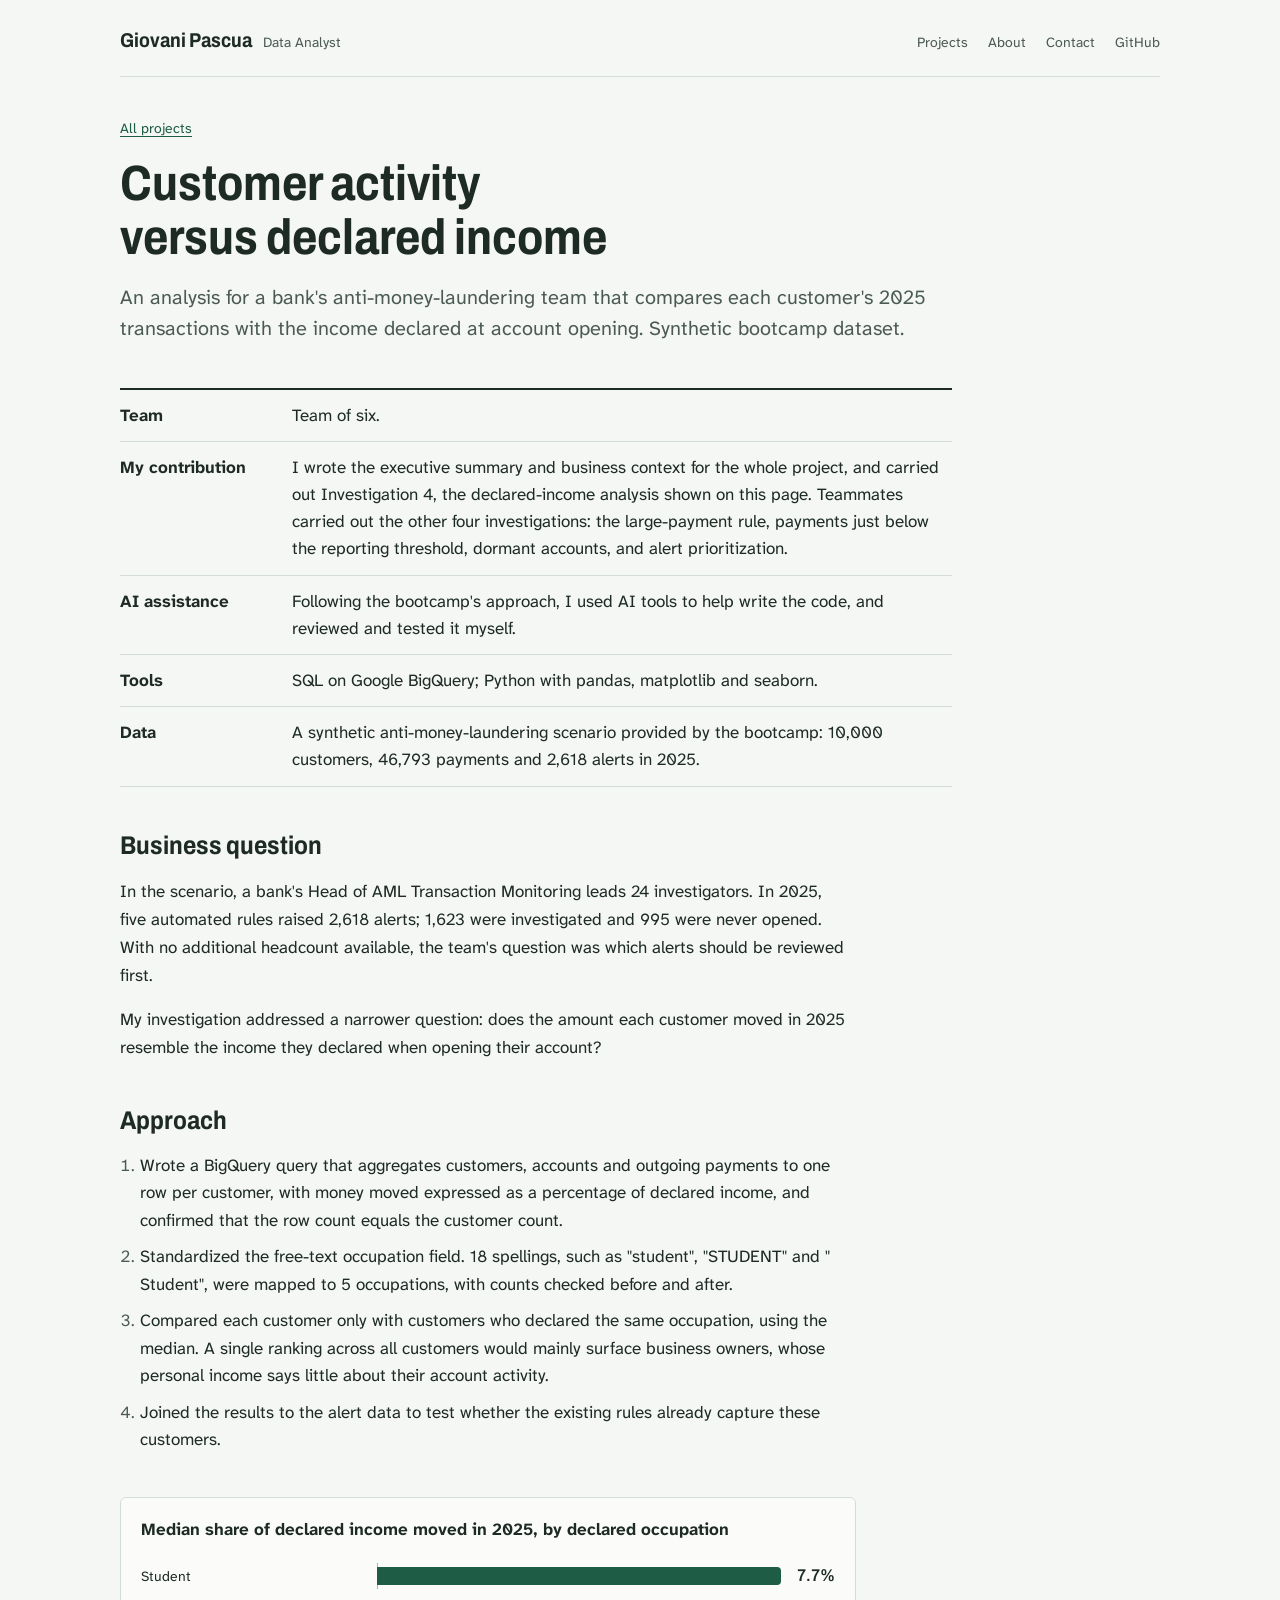
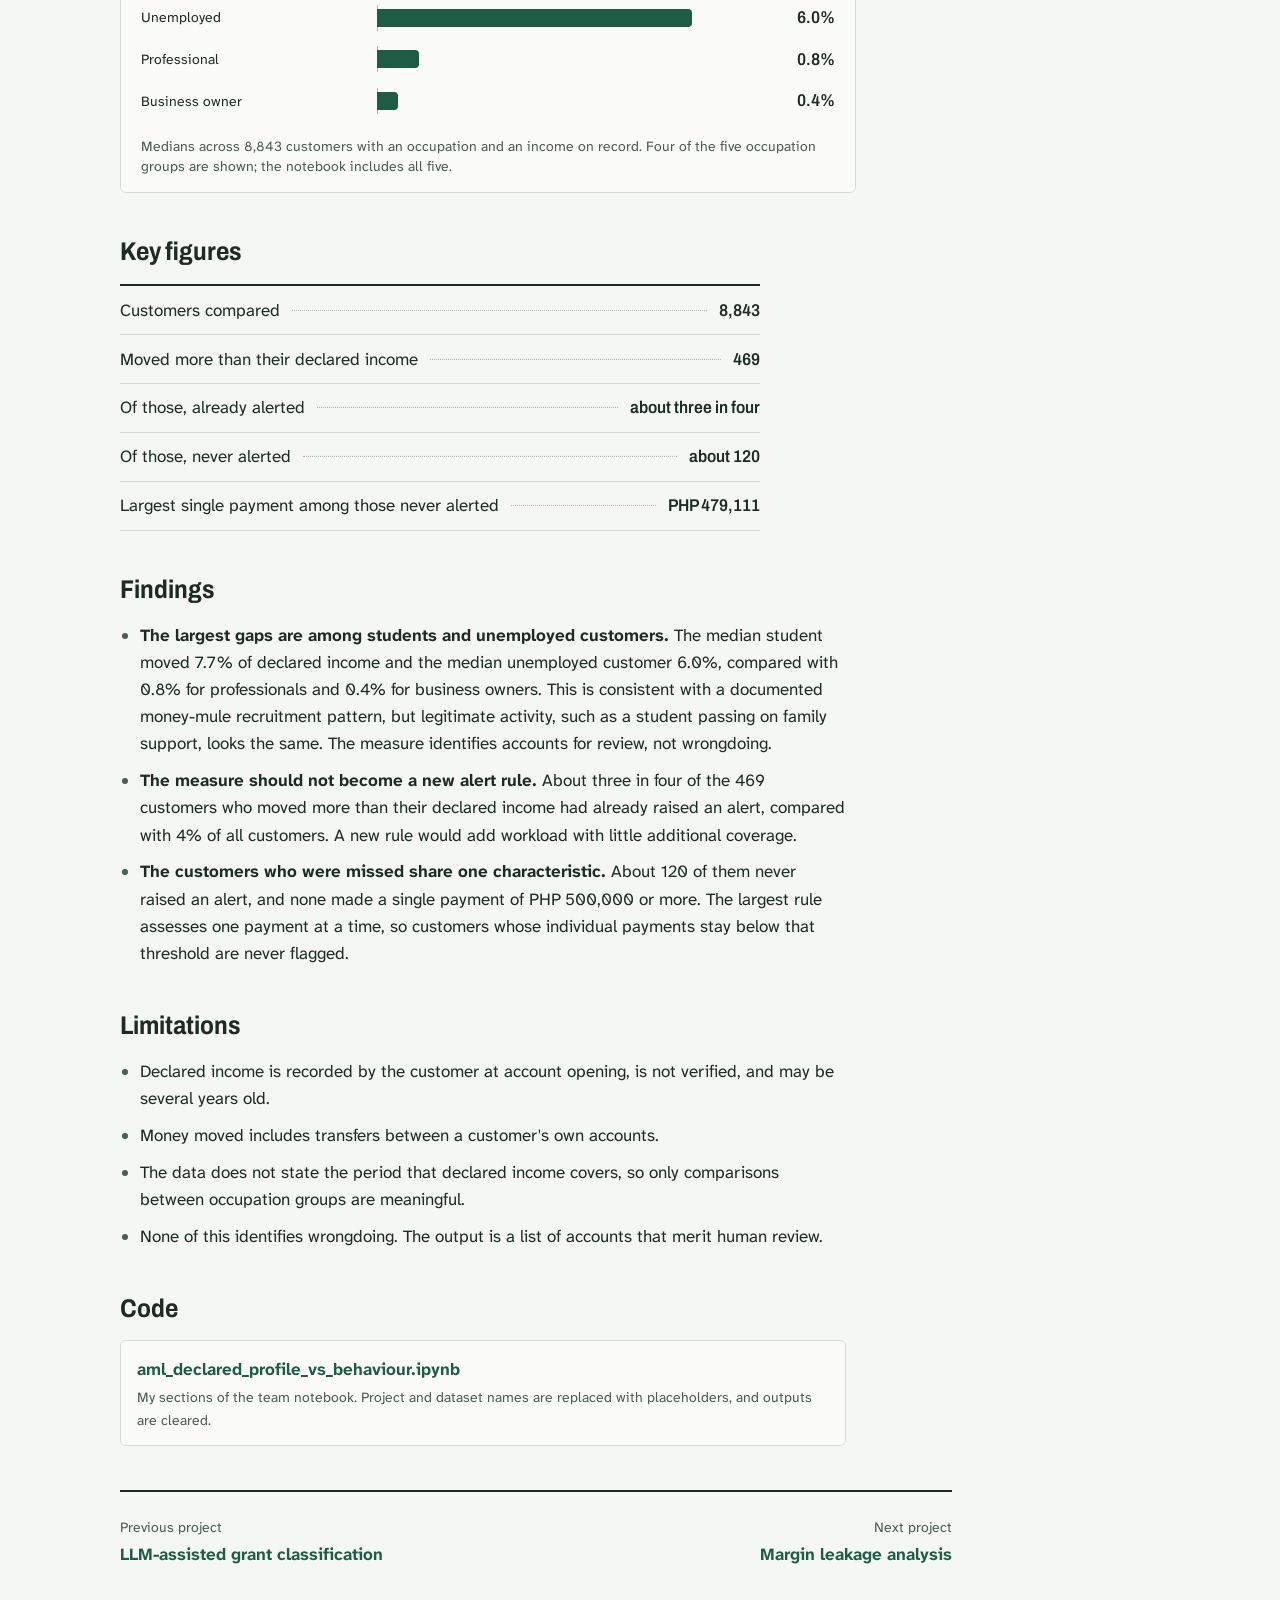
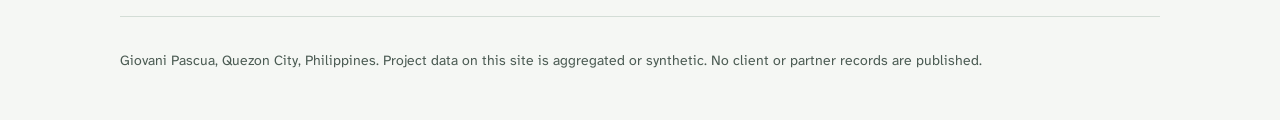
==== commit fc097e2b: "Align portfolio with resume headline and correct details - Add "Data Analyst" headline label beside " ====
--- a/projects/aml-alert-triage.html
+++ b/projects/aml-alert-triage.html
@@ -16,7 +16,7 @@
 <a class="skip" href="#main">Skip to content</a>
 <div class="wrap">
   <header class="site-head">
-    <a class="site-name" href="../index.html">Giovani Pascua</a>
+    <div class="site-brand"><a class="site-name" href="../index.html">Giovani Pascua</a><span class="site-role">Data Analyst</span></div>
     <nav class="site-nav" aria-label="Site">
       <a href="../index.html#projects">Projects</a>
       <a href="../index.html#about">About</a>
@@ -33,7 +33,7 @@
       <p class="lede">An analysis for a bank's anti-money-laundering team that compares each customer's 2025 transactions with the income declared at account opening. Synthetic bootcamp dataset.</p>
     </header>
     
-<dl class="facts"><div><dt>Team</dt><dd>Team of six.</dd></div><div><dt>My contribution</dt><dd>I wrote the executive summary and business context for the whole project, and carried out Investigation 4, the declared-income analysis shown on this page. Teammates carried out the other four investigations: the large-payment rule, payments just below the reporting threshold, dormant accounts, and alert prioritization.</dd></div><div><dt>AI assistance</dt><dd>I used AI tools to help draft the code, and reviewed and tested it myself.</dd></div><div><dt>Tools</dt><dd>SQL on Google BigQuery; Python with pandas, matplotlib and seaborn.</dd></div><div><dt>Data</dt><dd>A synthetic anti-money-laundering scenario provided by the bootcamp: 10,000 customers, 46,793 payments and 2,618 alerts in 2025.</dd></div></dl>
+<dl class="facts"><div><dt>Team</dt><dd>Team of six.</dd></div><div><dt>My contribution</dt><dd>I wrote the executive summary and business context for the whole project, and carried out Investigation 4, the declared-income analysis shown on this page. Teammates carried out the other four investigations: the large-payment rule, payments just below the reporting threshold, dormant accounts, and alert prioritization.</dd></div><div><dt>AI assistance</dt><dd>Following the bootcamp's approach, I used AI tools to help write the code, and reviewed and tested it myself.</dd></div><div><dt>Tools</dt><dd>SQL on Google BigQuery; Python with pandas, matplotlib and seaborn.</dd></div><div><dt>Data</dt><dd>A synthetic anti-money-laundering scenario provided by the bootcamp: 10,000 customers, 46,793 payments and 2,618 alerts in 2025.</dd></div></dl>
 
 <section class="case-section">
   <h2>Business question</h2>
--- a/assets/style.css
+++ b/assets/style.css
@@ -337,3 +337,6 @@
 .case > *, .chart > * { min-width: 0; }
 .case-section > *, .files > * { min-width: 0; }
 .file-link strong { overflow-wrap: anywhere; }
+
+.site-brand { display: flex; flex-wrap: wrap; align-items: baseline; gap: 0.2rem 0.7rem; }
+.site-role { color: var(--ink-2); font-size: var(--step--1); }
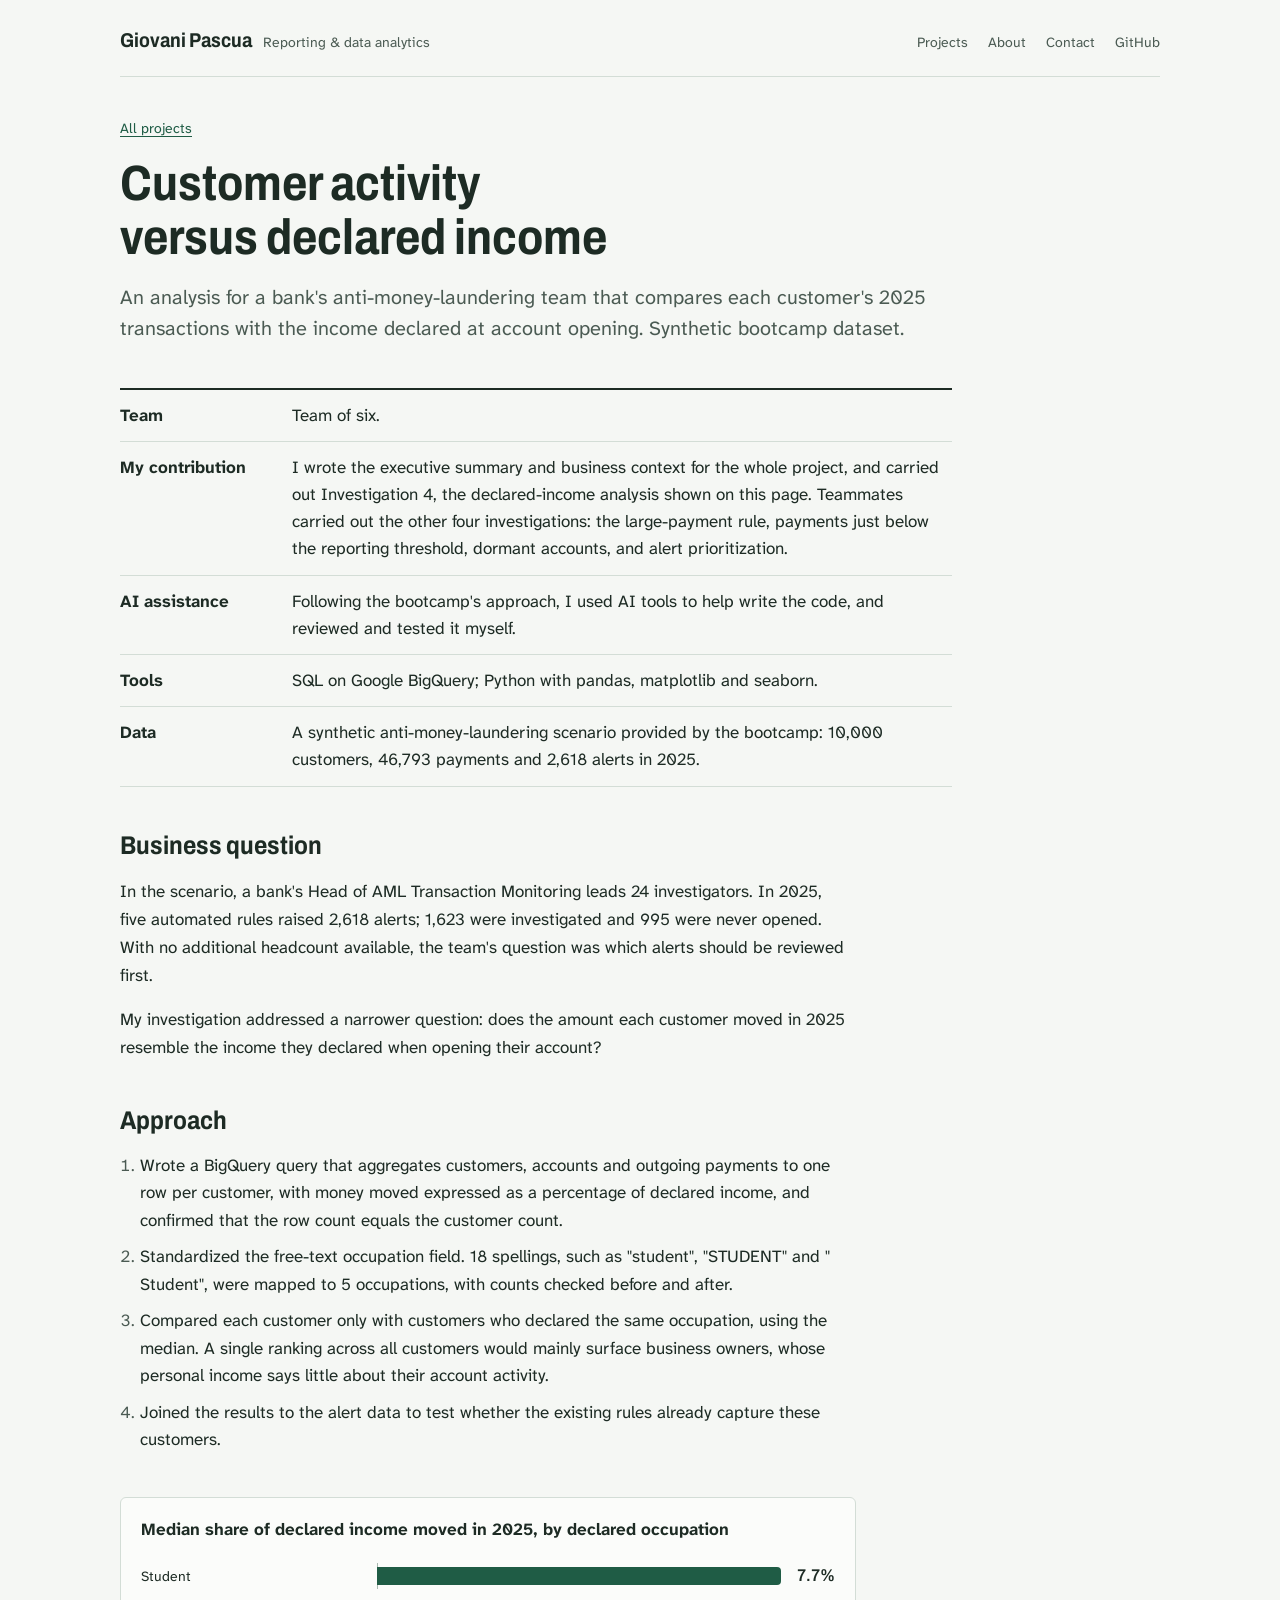
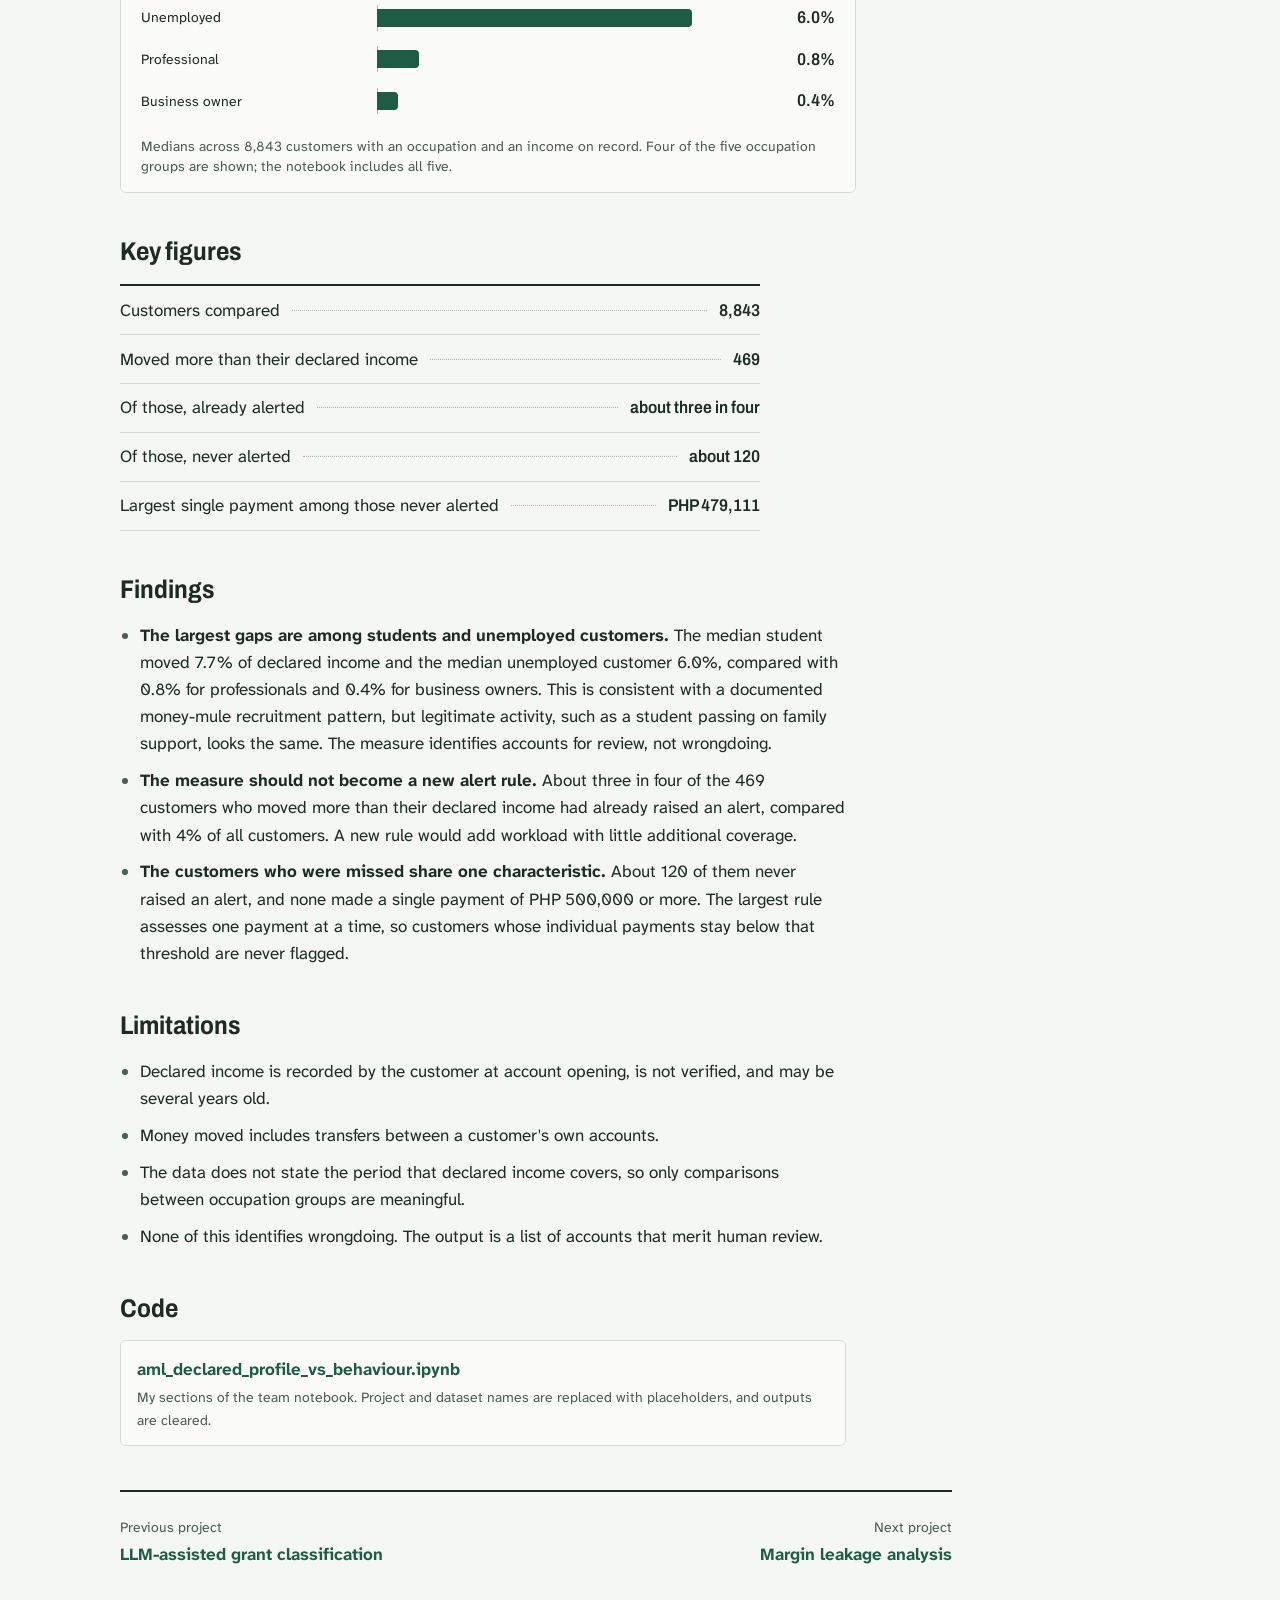
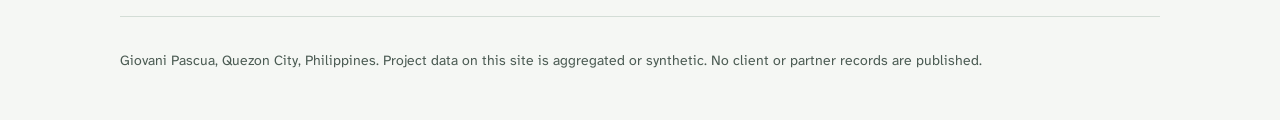
==== commit c16c75ef: "Revise resume wording and align site details - Resume PDF: reporting-focused headline, BGC office an" ====
--- a/projects/aml-alert-triage.html
+++ b/projects/aml-alert-triage.html
@@ -16,7 +16,7 @@
 <a class="skip" href="#main">Skip to content</a>
 <div class="wrap">
   <header class="site-head">
-    <div class="site-brand"><a class="site-name" href="../index.html">Giovani Pascua</a><span class="site-role">Data Analyst</span></div>
+    <div class="site-brand"><a class="site-name" href="../index.html">Giovani Pascua</a><span class="site-role">Reporting &amp; data analytics</span></div>
     <nav class="site-nav" aria-label="Site">
       <a href="../index.html#projects">Projects</a>
       <a href="../index.html#about">About</a>
